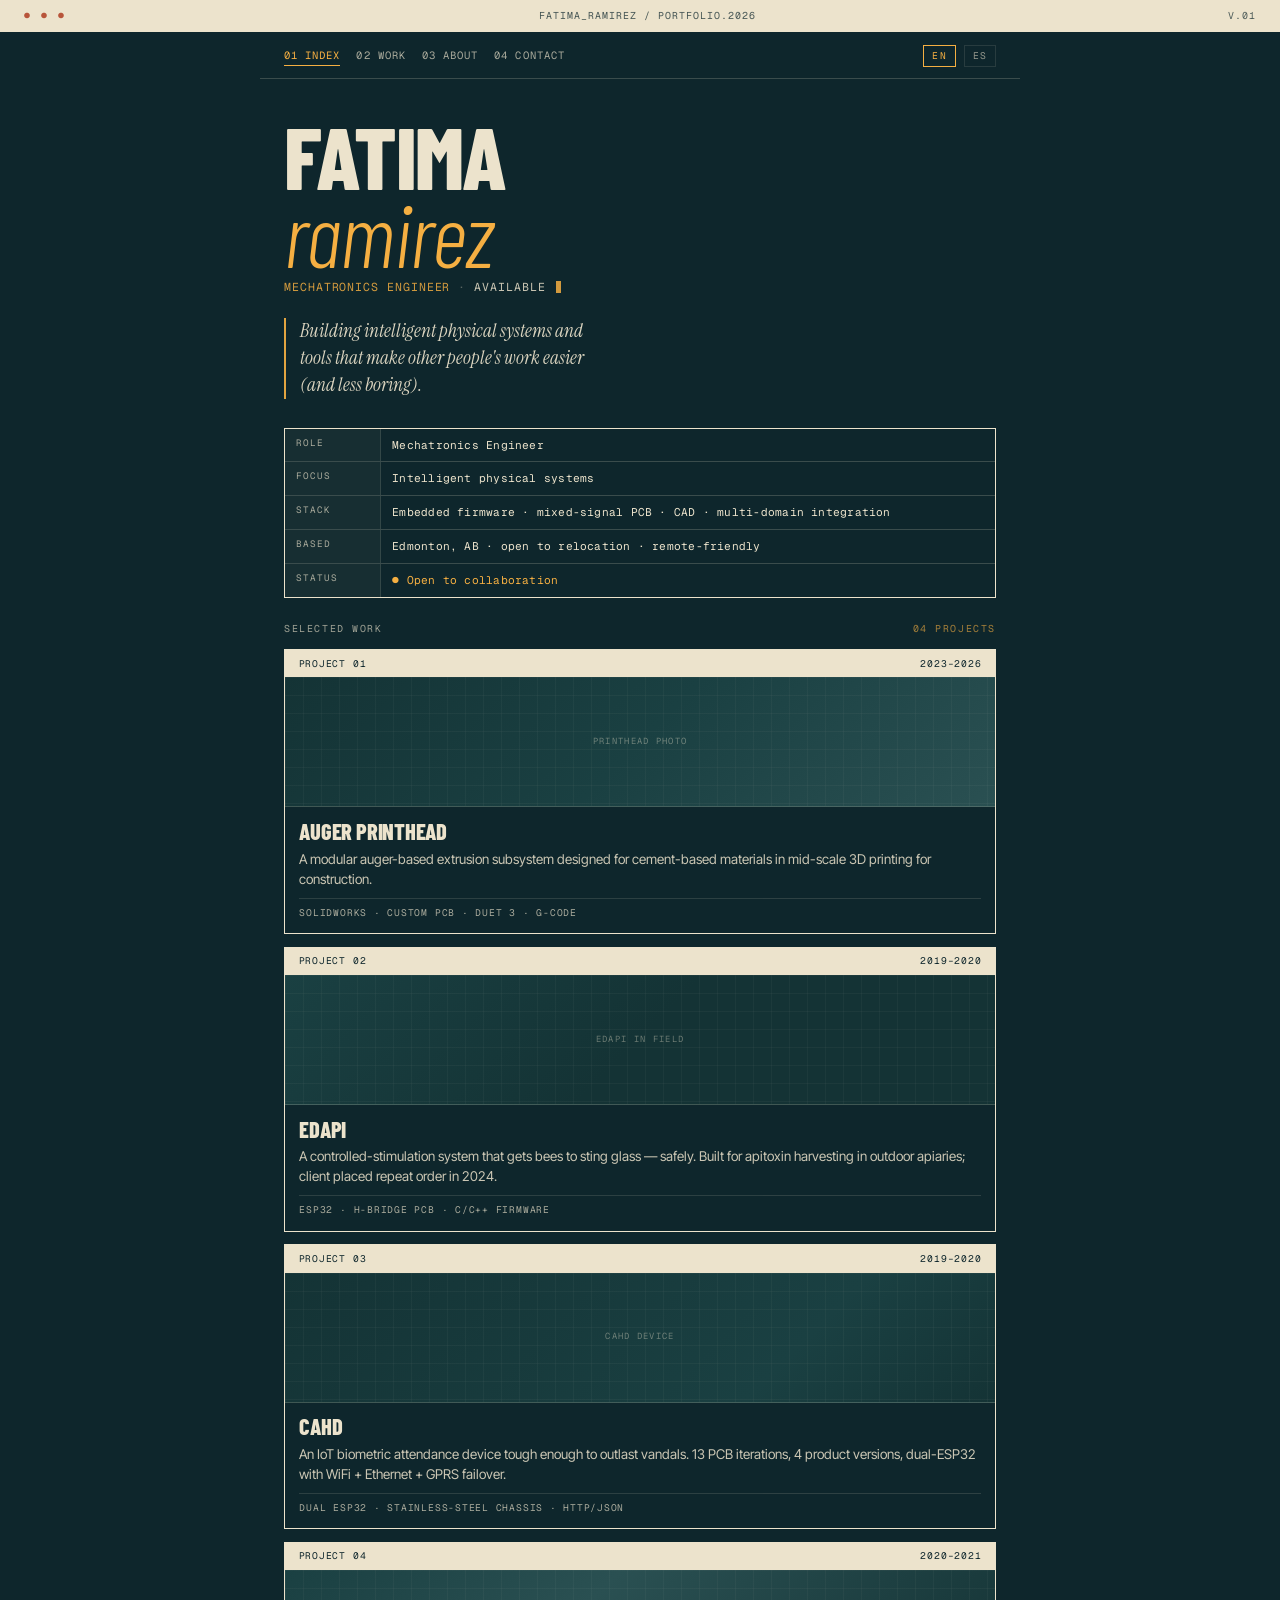
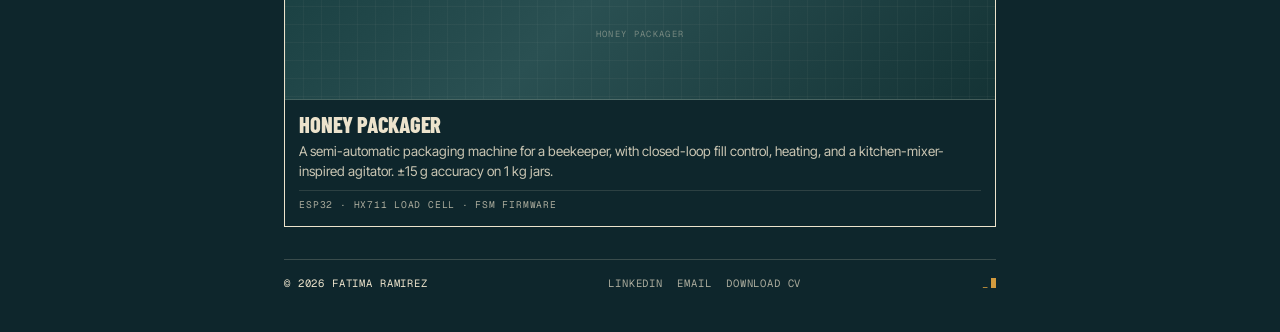
==== index.html @ 8dac1a28 "Initial commit: home + auger case study, bilingual" ====
<!DOCTYPE html>
<html lang="en">
<head>
<meta charset="UTF-8">
<meta name="viewport" content="width=device-width, initial-scale=1.0">
<title>Fatima Ramirez — Mechatronics Engineer</title>
<meta name="description" content="Portfolio of Fatima Mariana Ramirez Rodriguez — Mechatronics engineer building intelligent physical systems.">

<!-- Fonts -->
<link rel="preconnect" href="https://fonts.googleapis.com">
<link rel="preconnect" href="https://fonts.gstatic.com" crossorigin>
<link href="https://fonts.googleapis.com/css2?family=Barlow+Condensed:ital,wght@0,300;0,800;1,300;1,800&family=Inter+Tight:wght@300;400;500;600&family=Instrument+Serif:ital@0;1&display=swap" rel="stylesheet">
<link href="https://fonts.googleapis.com/css2?family=Geist+Mono:wght@400;500;600&display=swap" rel="stylesheet">

<!-- Styles -->
<link rel="stylesheet" href="css/base.css">
<link rel="stylesheet" href="css/home.css">
</head>

<body class="theme-dark" data-i18n-title="meta.title_home">

<!-- Header strip (terminal-style) -->
<div class="header-strip">
  <span class="dots">● ● ●</span>
  <span class="center" data-i18n="header_strip.center">fatima_ramirez / portfolio.2026</span>
  <span class="right" data-i18n="header_strip.right">v.01</span>
</div>

<!-- Navigation -->
<nav class="nav" aria-label="Primary">
  <ul>
    <li><a href="index.html" class="current" data-i18n="nav.index">01 Index</a></li>
    <li><a href="#work" data-i18n="nav.work">02 Work</a></li>
    <li><a href="#about" data-i18n="nav.about">03 About</a></li>
    <li><a href="#contact" data-i18n="nav.contact">04 Contact</a></li>
    <li class="lang-toggle" aria-label="Language toggle">
      <button data-lang-btn="en" class="active" aria-pressed="true">EN</button>
      <button data-lang-btn="es" aria-pressed="false">ES</button>
    </li>
  </ul>
</nav>

<main>
  <!-- HERO -->
  <section class="home-hero">
    <h1 class="display display-name">
      <span data-i18n="home.name_first">Fatima</span><br>
      <em data-i18n="home.name_last">Ramirez</em>
    </h1>

    <div class="role-line">
      <span class="role" data-i18n="home.role">Mechatronics Engineer</span>
      <span class="sep">·</span>
      <span data-i18n="home.available">Available</span><span class="cursor" aria-hidden="true"></span>
    </div>

    <p class="tagline" data-i18n="home.tagline">
      Building intelligent physical systems and tools that make other people's work easier (and less boring).
    </p>

    <!-- SPEC SHEET -->
    <div class="spec-sheet" aria-label="Profile spec">
      <div class="spec-row">
        <span class="k" data-i18n="home.spec_label_role">role</span>
        <span class="v" data-i18n="home.spec_role">Mechatronics Engineer</span>
      </div>
      <div class="spec-row">
        <span class="k" data-i18n="home.spec_label_focus">focus</span>
        <span class="v" data-i18n="home.spec_focus">Intelligent physical systems</span>
      </div>
      <div class="spec-row">
        <span class="k" data-i18n="home.spec_label_stack">stack</span>
        <span class="v" data-i18n="home.spec_stack">Embedded firmware · mixed-signal PCB · CAD · multi-domain integration</span>
      </div>
      <div class="spec-row">
        <span class="k" data-i18n="home.spec_label_based">based</span>
        <span class="v" data-i18n="home.spec_based">Edmonton, AB · open to relocation · remote-friendly</span>
      </div>
      <div class="spec-row">
        <span class="k" data-i18n="home.spec_label_status">status</span>
        <span class="v accent" data-i18n="home.spec_status">● Open to collaboration</span>
      </div>
    </div>
  </section>

  <!-- SELECTED WORK -->
  <section id="work">
    <div class="section-label">
      <span data-i18n="home.section_work">Selected work</span>
      <span class="count" data-i18n="home.section_work_count">04 projects</span>
    </div>

    <div class="project-cards">

      <!-- Project 01 — Auger -->
      <a class="project-card" href="auger.html">
        <div class="pc-header">
          <span data-i18n="home.p1_tag">Project 01</span>
          <span data-i18n="home.p1_year">2023–2026</span>
        </div>
        <div class="pc-thumb thumb-1">
          <span class="placeholder" data-i18n="home.p1_thumb_placeholder">Printhead photo</span>
        </div>
        <div class="pc-body">
          <h4 data-i18n="home.p1_title">Auger printhead</h4>
          <p class="pc-desc" data-i18n="home.p1_desc">
            A modular auger-based extrusion subsystem designed for cement-based materials in mid-scale 3D printing for construction.
          </p>
          <div class="pc-stack" data-i18n="home.p1_stack">SolidWorks · custom PCB · Duet 3 · G-code</div>
        </div>
      </a>

      <!-- Project 02 — EDAPI -->
      <a class="project-card" href="#" aria-disabled="true">
        <div class="pc-header">
          <span data-i18n="home.p2_tag">Project 02</span>
          <span data-i18n="home.p2_year">2019–2020</span>
        </div>
        <div class="pc-thumb thumb-2">
          <span class="placeholder" data-i18n="home.p2_thumb_placeholder">EDAPI in field</span>
        </div>
        <div class="pc-body">
          <h4 data-i18n="home.p2_title">EDAPI</h4>
          <p class="pc-desc" data-i18n="home.p2_desc">
            A controlled-stimulation system that gets bees to sting glass — safely.
          </p>
          <div class="pc-stack" data-i18n="home.p2_stack">ESP32 · H-bridge PCB · C/C++ firmware</div>
        </div>
      </a>

      <!-- Project 03 — CAHD -->
      <a class="project-card" href="#" aria-disabled="true">
        <div class="pc-header">
          <span data-i18n="home.p3_tag">Project 03</span>
          <span data-i18n="home.p3_year">2019–2020</span>
        </div>
        <div class="pc-thumb thumb-3">
          <span class="placeholder" data-i18n="home.p3_thumb_placeholder">CAHD device</span>
        </div>
        <div class="pc-body">
          <h4 data-i18n="home.p3_title">CAHD</h4>
          <p class="pc-desc" data-i18n="home.p3_desc">
            An IoT biometric attendance device tough enough to outlast vandals.
          </p>
          <div class="pc-stack" data-i18n="home.p3_stack">Dual ESP32 · stainless-steel chassis · HTTP/JSON</div>
        </div>
      </a>

      <!-- Project 04 — Honey packager -->
      <a class="project-card" href="#" aria-disabled="true">
        <div class="pc-header">
          <span data-i18n="home.p4_tag">Project 04</span>
          <span data-i18n="home.p4_year">2020–2021</span>
        </div>
        <div class="pc-thumb thumb-4">
          <span class="placeholder" data-i18n="home.p4_thumb_placeholder">Honey packager</span>
        </div>
        <div class="pc-body">
          <h4 data-i18n="home.p4_title">Honey packager</h4>
          <p class="pc-desc" data-i18n="home.p4_desc">
            A semi-automatic packaging machine for a beekeeper, with closed-loop fill control.
          </p>
          <div class="pc-stack" data-i18n="home.p4_stack">ESP32 · HX711 load cell · FSM firmware</div>
        </div>
      </a>

    </div>
  </section>

  <!-- FOOTER -->
  <footer class="home-footer" id="contact">
    <span class="footer-left" data-i18n="home.footer_left">© 2026 Fatima Ramirez</span>
    <span class="links">
      <a href="https://linkedin.com/in/fatimamarianar" target="_blank" rel="noopener" data-i18n="home.footer_links_linkedin">LinkedIn</a>
      <a href="mailto:fatimamarianar@gmail.com" data-i18n="home.footer_links_email">Email</a>
      <a href="assets/FMRR_CV_2026.pdf" target="_blank" rel="noopener" data-i18n="home.footer_links_cv">Download CV</a>
    </span>
    <span class="signature-cursor" aria-hidden="true">_<span class="cursor"></span></span>
  </footer>
</main>

<!-- i18n script -->
<script src="js/i18n.js"></script>

</body>
</html>
---- css/base.css ----
/* =============================================================
   PORTFOLIO · Fatima Mariana Ramirez Rodriguez
   Shared base styles + design tokens
============================================================= */

/* ===== Design tokens ===== */
:root {
  /* DARK PALETTE (for Home, About) */
  --dark-bg: #0e262c;
  --dark-bg-elevated: #143335;
  --dark-bg-card: #1a4042;
  --dark-text: #ece3cc;
  --dark-text-dim: rgba(236, 227, 204, 0.7);
  --dark-line: rgba(236, 227, 204, 0.2);
  --dark-mustard: #f5af42;
  --dark-teal-mid: #5a8281;
  --dark-red: #b8553a;

  /* LIGHT PALETTE (for project pages) */
  --light-bg: #ece3cc;
  --light-bg-soft: #f2ebd8;
  --light-bg-card: #e6dcbf;
  --light-text: #0e262c;
  --light-text-dim: rgba(14, 38, 44, 0.7);
  --light-line: rgba(14, 38, 44, 0.2);
  --light-mustard: #e09420;
  --light-mustard-bright: #f5af42;
  --light-teal-mid: #5a8281;
  --light-red: #b8553a;

  /* Typography */
  --font-display: 'Barlow Condensed', sans-serif;
  --font-body: 'Inter Tight', system-ui, sans-serif;
  --font-mono: 'Geist Mono', 'JetBrains Mono', monospace;
  --font-serif: 'Instrument Serif', serif;

  /* Spacing */
  --space-xs: 0.4rem;
  --space-sm: 0.8rem;
  --space-md: 1.4rem;
  --space-lg: 2.2rem;
  --space-xl: 3.5rem;

  /* Containers */
  --max-content: 760px;
}

/* ===== Reset ===== */
*, *::before, *::after {
  box-sizing: border-box;
  margin: 0;
  padding: 0;
}

html {
  scroll-behavior: smooth;
  -webkit-font-smoothing: antialiased;
  text-rendering: optimizeLegibility;
}

body {
  font-family: var(--font-body);
  line-height: 1.5;
  min-height: 100vh;
}

/* ===== Page-level themes ===== */
body.theme-dark {
  background: var(--dark-bg);
  color: var(--dark-text);
}

body.theme-light {
  background: var(--light-bg);
  color: var(--light-text);
}

/* ===== Display & typography utilities ===== */
.display {
  font-family: var(--font-display);
  font-weight: 800;
  text-transform: uppercase;
  letter-spacing: -0.02em;
  line-height: 0.88;
}

.display em {
  font-family: var(--font-display);
  font-style: italic;
  font-weight: 300;
  text-transform: lowercase;
}

.theme-dark .display em { color: var(--dark-mustard); }
.theme-light .display em { color: var(--light-mustard); }

.serif {
  font-family: var(--font-serif);
  font-style: italic;
}

.mono {
  font-family: var(--font-mono);
}

/* ===== Header strip (terminal-style) ===== */
.header-strip {
  padding: 0.55rem 1.5rem;
  display: flex;
  justify-content: space-between;
  align-items: center;
  font-family: var(--font-mono);
  font-size: 0.62rem;
  letter-spacing: 0.1em;
  text-transform: uppercase;
}

.theme-dark .header-strip {
  background: var(--dark-text);
  color: var(--dark-bg);
}

.theme-light .header-strip {
  background: var(--light-text);
  color: var(--light-bg);
}

.header-strip .dots { letter-spacing: 0.25em; color: var(--dark-red); }
.theme-light .header-strip .dots { color: var(--light-red); }
.header-strip .center { opacity: 0.75; }
.header-strip .right { opacity: 0.7; }

/* ===== Navigation ===== */
.nav {
  padding: 0.8rem 1.5rem 0;
  max-width: var(--max-content);
  margin: 0 auto;
  border-bottom: 1px solid;
  margin-bottom: 1.4rem;
}

.theme-dark .nav { border-color: var(--dark-line); }
.theme-light .nav { border-color: var(--light-line); }

.nav ul {
  list-style: none;
  display: flex;
  flex-wrap: wrap;
  gap: 1rem;
  font-family: var(--font-mono);
  font-size: 0.66rem;
  text-transform: uppercase;
  letter-spacing: 0.1em;
  padding-bottom: 0.7rem;
  align-items: center;
}

.nav a {
  text-decoration: none;
  opacity: 0.7;
  transition: opacity 0.2s, color 0.2s;
}

.theme-dark .nav a { color: var(--dark-text); }
.theme-light .nav a { color: var(--light-text); }

.nav a:hover {
  opacity: 1;
}

.theme-dark .nav a:hover { color: var(--dark-mustard); }
.theme-light .nav a:hover { color: var(--light-mustard); }

.nav a.current {
  opacity: 1;
  border-bottom: 1px solid;
  padding-bottom: 0.2rem;
}

.theme-dark .nav a.current {
  color: var(--dark-mustard);
  border-bottom-color: var(--dark-mustard);
}

.theme-light .nav a.current {
  color: var(--light-mustard);
  border-bottom-color: var(--light-mustard);
}

.nav .lang-toggle {
  margin-left: auto;
  display: flex;
  gap: 0.5rem;
  align-items: center;
}

.nav .lang-toggle button {
  background: none;
  border: 1px solid;
  font-family: var(--font-mono);
  font-size: 0.6rem;
  letter-spacing: 0.12em;
  text-transform: uppercase;
  padding: 0.2rem 0.5rem;
  cursor: pointer;
  opacity: 0.6;
  transition: opacity 0.2s, color 0.2s, border-color 0.2s;
}

.theme-dark .nav .lang-toggle button {
  color: var(--dark-text);
  border-color: var(--dark-line);
}

.theme-light .nav .lang-toggle button {
  color: var(--light-text);
  border-color: var(--light-line);
}

.nav .lang-toggle button:hover { opacity: 1; }

.nav .lang-toggle button.active {
  opacity: 1;
}

.theme-dark .nav .lang-toggle button.active {
  color: var(--dark-mustard);
  border-color: var(--dark-mustard);
}

.theme-light .nav .lang-toggle button.active {
  color: var(--light-mustard);
  border-color: var(--light-mustard);
}

/* ===== Cursor blink (signature element) ===== */
.cursor {
  display: inline-block;
  width: 0.5em;
  height: 1em;
  vertical-align: -0.15em;
  margin-left: 2px;
  animation: blink 1.1s steps(2) infinite;
}

.theme-dark .cursor { background: var(--dark-mustard); }
.theme-light .cursor { background: var(--light-mustard); }

@keyframes blink {
  50% { opacity: 0; }
}

/* ===== Main container ===== */
main {
  padding: 0 1.5rem 2.5rem;
  max-width: var(--max-content);
  margin: 0 auto;
}

/* ===== Section labels ===== */
.section-label {
  font-family: var(--font-mono);
  font-size: 0.62rem;
  letter-spacing: 0.16em;
  text-transform: uppercase;
  opacity: 0.65;
  margin: 1.5rem 0 0.8rem;
  display: flex;
  justify-content: space-between;
  align-items: baseline;
}

.section-label .count {
  opacity: 1;
}

.theme-dark .section-label .count { color: var(--dark-mustard); }
.theme-light .section-label .count { color: var(--light-mustard); }

/* ===== Page transitions (smooth language switch) ===== */
[data-i18n] {
  transition: opacity 0.15s;
}

body.lang-switching [data-i18n] {
  opacity: 0;
}

/* ===== Responsive ===== */
@media (max-width: 480px) {
  .nav ul { gap: 0.7rem; font-size: 0.6rem; }
  main { padding: 0 1.1rem 2rem; }
}

/* ===== Print friendliness ===== */
@media print {
  .nav, .header-strip { display: none; }
  body { background: white; color: black; }
}
---- css/home.css ----
/* =============================================================
   HOME PAGE — dark theme
============================================================= */

.home-hero {
  padding-top: 1rem;
}

.home-hero .display-name {
  font-size: clamp(3.5rem, 16vw, 5.5rem);
  margin-bottom: 0.4rem;
}

.home-hero .role-line {
  display: flex;
  align-items: center;
  font-family: var(--font-mono);
  font-size: 0.72rem;
  letter-spacing: 0.08em;
  text-transform: uppercase;
  margin: 0.4rem 0 1.4rem;
  opacity: 0.85;
  flex-wrap: wrap;
  gap: 0.5rem;
}

.home-hero .role-line .role { color: var(--dark-mustard); }
.home-hero .role-line .sep { opacity: 0.4; }

.home-hero .tagline {
  font-family: var(--font-serif);
  font-style: italic;
  font-size: 1.2rem;
  line-height: 1.4;
  opacity: 0.92;
  max-width: 36ch;
  margin: 0 0 1.8rem;
  border-left: 2px solid var(--dark-mustard);
  padding-left: 0.9rem;
}

/* ===== Spec sheet ===== */
.spec-sheet {
  display: grid;
  grid-template-columns: 1fr;
  border: 1px solid var(--dark-text);
  margin: 1.4rem 0 0;
}

.spec-row {
  display: grid;
  grid-template-columns: 6rem 1fr;
  border-bottom: 1px solid var(--dark-line);
  font-family: var(--font-mono);
  font-size: 0.7rem;
  letter-spacing: 0.02em;
}

.spec-row:last-child { border-bottom: none; }

.spec-row .k {
  background: rgba(236, 227, 204, 0.06);
  padding: 0.5rem 0.7rem;
  text-transform: uppercase;
  letter-spacing: 0.1em;
  font-size: 0.58rem;
  opacity: 0.7;
  border-right: 1px solid var(--dark-line);
}

.spec-row .v {
  padding: 0.5rem 0.7rem;
}

.spec-row .v.accent { color: var(--dark-mustard); }

/* ===== Project cards (Selected work) ===== */
.project-cards {
  display: grid;
  grid-template-columns: 1fr;
  gap: 0.8rem;
  margin-top: 0.6rem;
}

.project-card {
  border: 1px solid var(--dark-text);
  text-decoration: none;
  color: var(--dark-text);
  transition: transform 0.2s, box-shadow 0.2s;
  display: block;
  background: var(--dark-bg);
}

.project-card:hover {
  transform: translate(-3px, -3px);
  box-shadow: 6px 6px 0 var(--dark-mustard);
}

.project-card:nth-child(2):hover {
  box-shadow: 6px 6px 0 var(--dark-teal-mid);
}

.project-card:nth-child(3):hover {
  box-shadow: 6px 6px 0 var(--dark-red);
}

.project-card:nth-child(4):hover {
  box-shadow: 6px 6px 0 var(--dark-mustard);
}

.pc-header {
  background: var(--dark-text);
  color: var(--dark-bg);
  padding: 0.4rem 0.85rem;
  display: flex;
  justify-content: space-between;
  font-family: var(--font-mono);
  font-size: 0.6rem;
  letter-spacing: 0.08em;
  text-transform: uppercase;
}

/* Project thumbnail with grid pattern placeholder */
.pc-thumb {
  height: 130px;
  position: relative;
  overflow: hidden;
  display: flex;
  align-items: center;
  justify-content: center;
  border-bottom: 1px solid var(--dark-line);
}

.pc-thumb.thumb-1 { background: linear-gradient(135deg, #143335 0%, #1a4042 50%, #2a5052 100%); }
.pc-thumb.thumb-2 { background: linear-gradient(135deg, #1a4042 0%, #143335 50%, #143335 100%); }
.pc-thumb.thumb-3 { background: linear-gradient(135deg, #143335 0%, #1a4042 70%, #143335 100%); }
.pc-thumb.thumb-4 { background: linear-gradient(135deg, #1a4042 0%, #2a5052 40%, #143335 100%); }

.pc-thumb::after {
  content: '';
  position: absolute;
  inset: 0;
  background-image:
    linear-gradient(rgba(236, 227, 204, 0.04) 1px, transparent 1px),
    linear-gradient(90deg, rgba(236, 227, 204, 0.04) 1px, transparent 1px);
  background-size: 18px 18px;
  pointer-events: none;
}

.pc-thumb .placeholder {
  font-family: var(--font-mono);
  font-size: 0.55rem;
  letter-spacing: 0.15em;
  text-transform: uppercase;
  opacity: 0.4;
  z-index: 1;
}

/* Project image styling (when real images are added) */
.pc-thumb img {
  width: 100%;
  height: 100%;
  object-fit: cover;
  position: absolute;
  inset: 0;
}

.pc-body {
  padding: 0.8rem 0.9rem;
}

.pc-body h4 {
  font-family: var(--font-display);
  font-weight: 800;
  text-transform: uppercase;
  font-size: 1.4rem;
  letter-spacing: -0.01em;
  margin-bottom: 0.3rem;
  line-height: 1.05;
}

.pc-body .pc-desc {
  font-size: 0.84rem;
  line-height: 1.5;
  opacity: 0.85;
  margin-bottom: 0.55rem;
}

.pc-body .pc-stack {
  font-family: var(--font-mono);
  font-size: 0.6rem;
  text-transform: uppercase;
  letter-spacing: 0.08em;
  opacity: 0.7;
  padding-top: 0.45rem;
  border-top: 1px solid var(--dark-line);
}

/* ===== Footer ===== */
.home-footer {
  margin-top: 2rem;
  padding-top: 1rem;
  border-top: 1px solid var(--dark-line);
  display: flex;
  justify-content: space-between;
  align-items: center;
  font-family: var(--font-mono);
  font-size: 0.66rem;
  letter-spacing: 0.08em;
  text-transform: uppercase;
}

.home-footer .links {
  display: flex;
  gap: 0.9rem;
  flex-wrap: wrap;
}

.home-footer .links a {
  color: var(--dark-text);
  text-decoration: none;
  opacity: 0.7;
  transition: color 0.2s, opacity 0.2s;
}

.home-footer .links a:hover {
  color: var(--dark-mustard);
  opacity: 1;
}

.home-footer .signature-cursor {
  color: var(--dark-mustard);
  opacity: 0.85;
}

@media (max-width: 480px) {
  .home-footer {
    flex-direction: column;
    align-items: flex-start;
    gap: 0.8rem;
  }
}
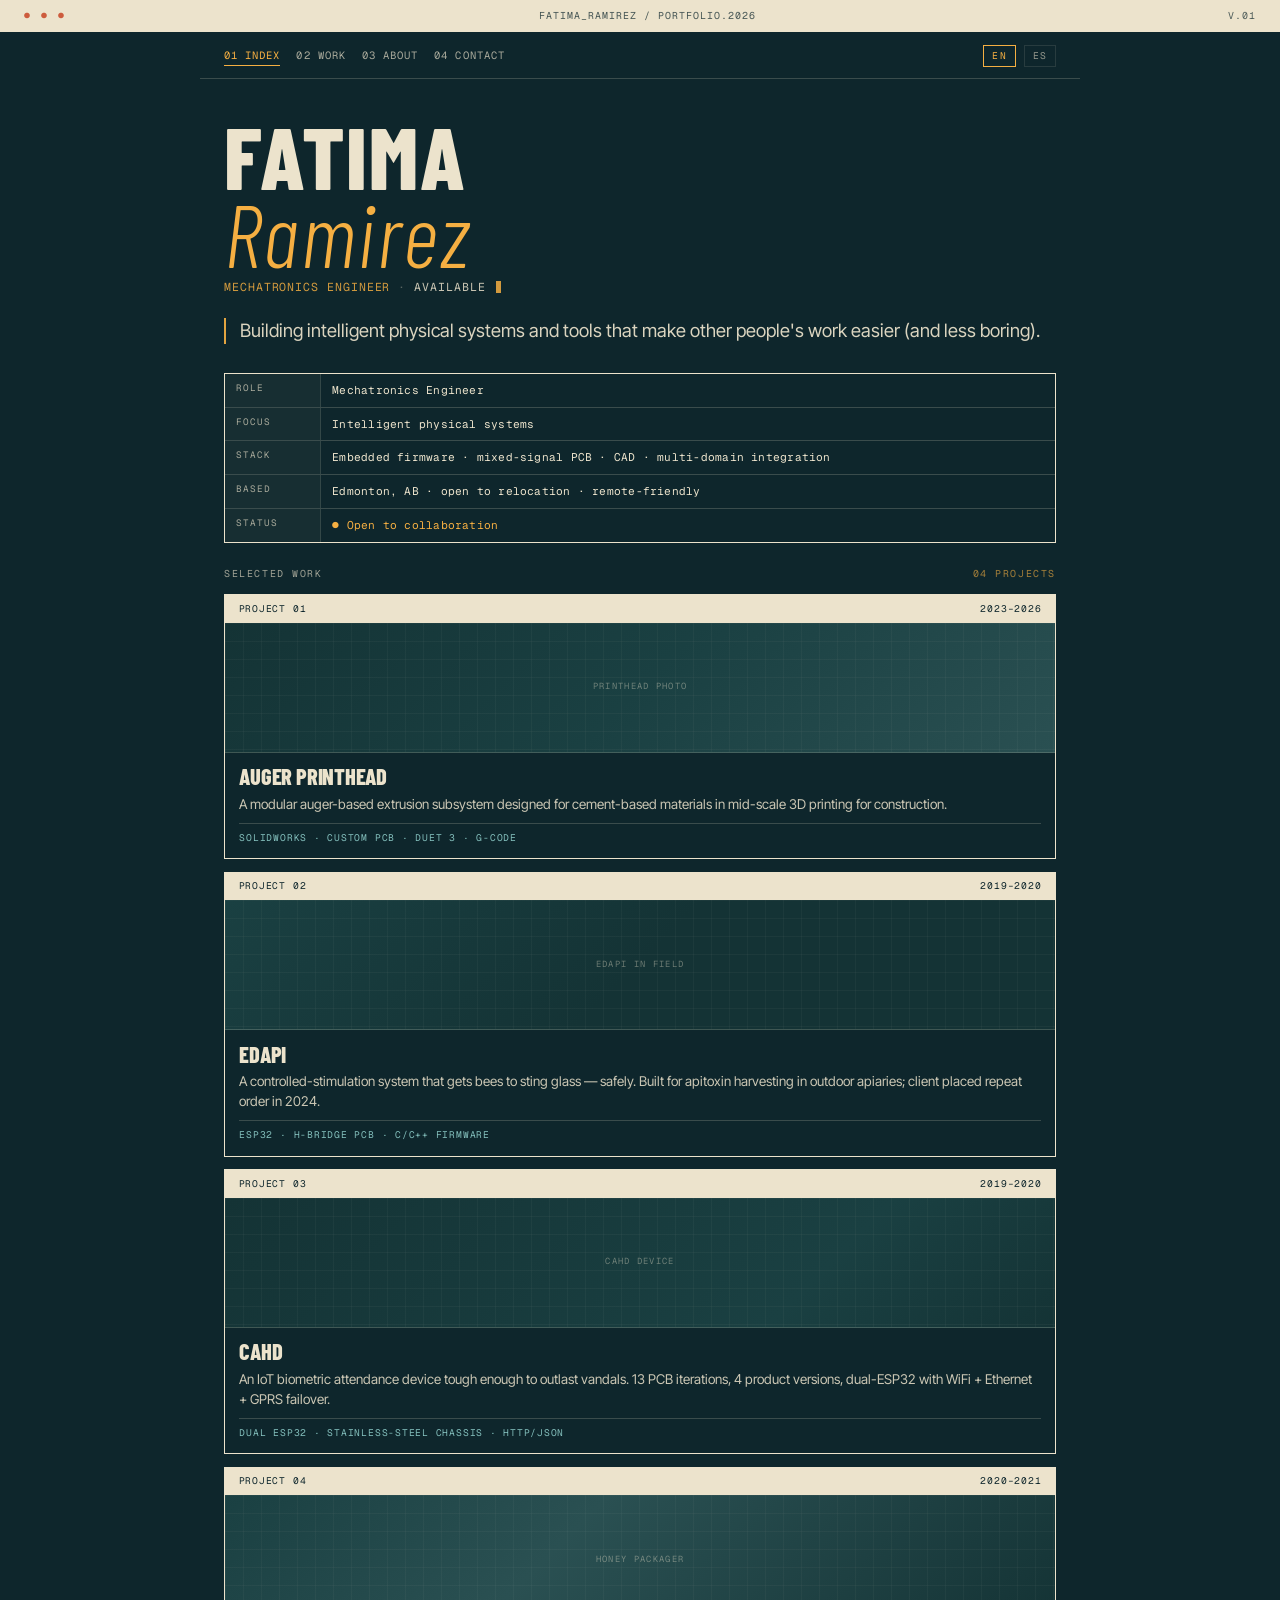
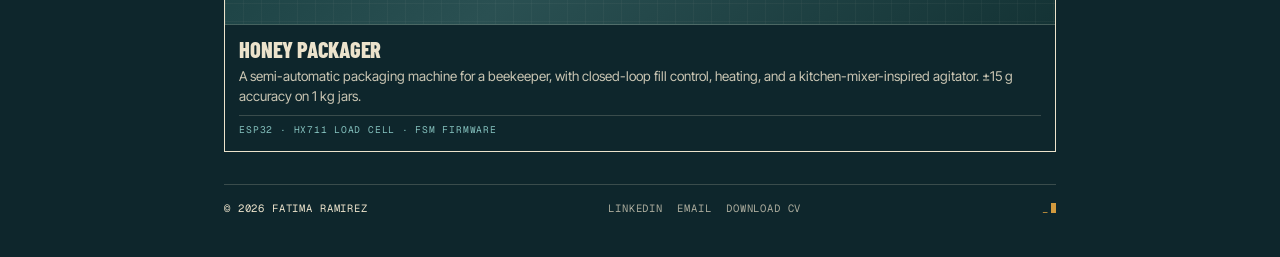
==== commit ad1fb1b4: "Refine design: color system, spacing, remove serif font, widen container" ====
--- a/index.html
+++ b/index.html
@@ -9,7 +9,7 @@
 <!-- Fonts -->
 <link rel="preconnect" href="https://fonts.googleapis.com">
 <link rel="preconnect" href="https://fonts.gstatic.com" crossorigin>
-<link href="https://fonts.googleapis.com/css2?family=Barlow+Condensed:ital,wght@0,300;0,800;1,300;1,800&family=Inter+Tight:wght@300;400;500;600&family=Instrument+Serif:ital@0;1&display=swap" rel="stylesheet">
+<link href="https://fonts.googleapis.com/css2?family=Barlow+Condensed:ital,wght@0,300;0,800;1,300;1,800&family=Inter+Tight:wght@300;400;500;600&display=swap" rel="stylesheet">
 <link href="https://fonts.googleapis.com/css2?family=Geist+Mono:wght@400;500;600&display=swap" rel="stylesheet">
 
 <!-- Styles -->
--- a/css/base.css
+++ b/css/base.css
@@ -13,8 +13,8 @@
   --dark-text-dim: rgba(236, 227, 204, 0.7);
   --dark-line: rgba(236, 227, 204, 0.2);
   --dark-mustard: #f5af42;
-  --dark-teal-mid: #5a8281;
-  --dark-red: #b8553a;
+  --dark-teal-mid: #83bfbc;
+  --dark-red: #cd5c3d;
 
   /* LIGHT PALETTE (for project pages) */
   --light-bg: #ece3cc;
@@ -23,16 +23,15 @@
   --light-text: #0e262c;
   --light-text-dim: rgba(14, 38, 44, 0.7);
   --light-line: rgba(14, 38, 44, 0.2);
-  --light-mustard: #e09420;
+  --light-mustard: #d68d1e;
   --light-mustard-bright: #f5af42;
-  --light-teal-mid: #5a8281;
+  --light-teal-mid: #297470;
   --light-red: #b8553a;
 
   /* Typography */
   --font-display: 'Barlow Condensed', sans-serif;
   --font-body: 'Inter Tight', system-ui, sans-serif;
   --font-mono: 'Geist Mono', 'JetBrains Mono', monospace;
-  --font-serif: 'Instrument Serif', serif;
 
   /* Spacing */
   --space-xs: 0.4rem;
@@ -42,7 +41,7 @@
   --space-xl: 3.5rem;
 
   /* Containers */
-  --max-content: 760px;
+  --max-content: 880px;
 }
 
 /* ===== Reset ===== */
@@ -80,7 +79,7 @@
   font-family: var(--font-display);
   font-weight: 800;
   text-transform: uppercase;
-  letter-spacing: -0.02em;
+  letter-spacing: 0.02em;
   line-height: 0.88;
 }
 
@@ -88,15 +87,14 @@
   font-family: var(--font-display);
   font-style: italic;
   font-weight: 300;
-  text-transform: lowercase;
+  text-transform: capitalize;
 }
 
 .theme-dark .display em { color: var(--dark-mustard); }
 .theme-light .display em { color: var(--light-mustard); }
 
 .serif {
-  font-family: var(--font-serif);
-  font-style: italic;
+  font-family: var(--font-body);
 }
 
 .mono {
--- a/css/home.css
+++ b/css/home.css
@@ -28,12 +28,10 @@
 .home-hero .role-line .sep { opacity: 0.4; }
 
 .home-hero .tagline {
-  font-family: var(--font-serif);
-  font-style: italic;
-  font-size: 1.2rem;
+  font-family: var(--font-body);
+  font-size: 1.15rem;
   line-height: 1.4;
   opacity: 0.92;
-  max-width: 36ch;
   margin: 0 0 1.8rem;
   border-left: 2px solid var(--dark-mustard);
   padding-left: 0.9rem;
@@ -191,9 +189,10 @@
   font-size: 0.6rem;
   text-transform: uppercase;
   letter-spacing: 0.08em;
-  opacity: 0.7;
+  color: var(--dark-teal-mid);
   padding-top: 0.45rem;
   border-top: 1px solid var(--dark-line);
+  
 }
 
 /* ===== Footer ===== */
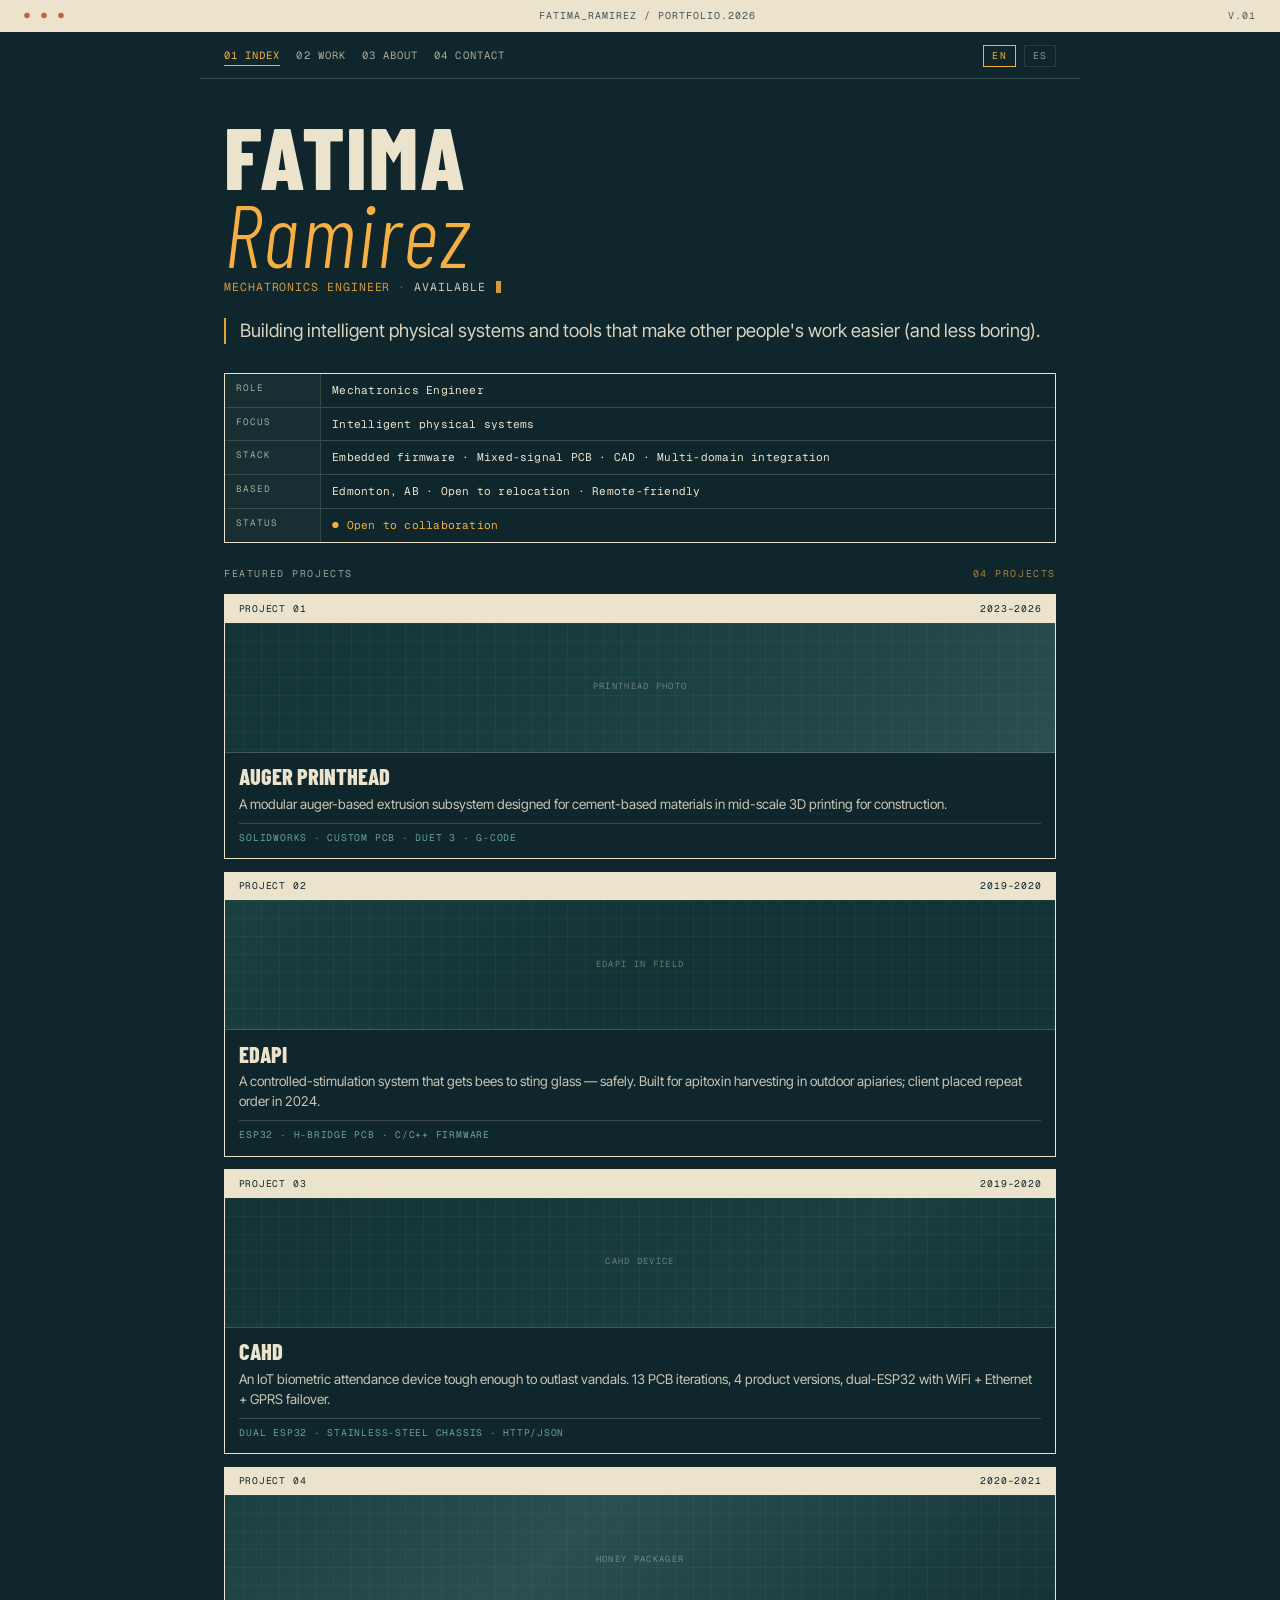
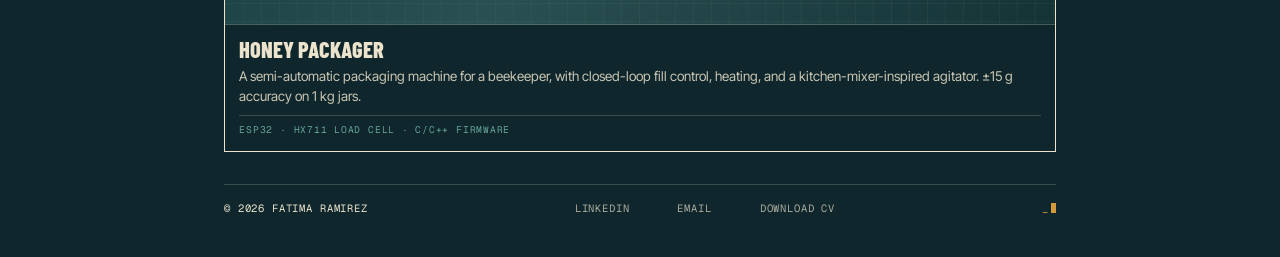
==== commit 61b5e287: "Add projectsÑ EDAPI, CAHD, Honey packer. Refine design, layout and navigation" ====
--- a/index.html
+++ b/index.html
@@ -31,7 +31,7 @@
   <ul>
     <li><a href="index.html" class="current" data-i18n="nav.index">01 Index</a></li>
     <li><a href="#work" data-i18n="nav.work">02 Work</a></li>
-    <li><a href="#about" data-i18n="nav.about">03 About</a></li>
+    <li><a href="about.html" data-i18n="nav.about">03 About</a></li>
     <li><a href="#contact" data-i18n="nav.contact">04 Contact</a></li>
     <li class="lang-toggle" aria-label="Language toggle">
       <button data-lang-btn="en" class="active" aria-pressed="true">EN</button>
@@ -111,7 +111,7 @@
       </a>
 
       <!-- Project 02 — EDAPI -->
-      <a class="project-card" href="#" aria-disabled="true">
+      <a class="project-card" href="edapi.html">
         <div class="pc-header">
           <span data-i18n="home.p2_tag">Project 02</span>
           <span data-i18n="home.p2_year">2019–2020</span>
@@ -129,7 +129,7 @@
       </a>
 
       <!-- Project 03 — CAHD -->
-      <a class="project-card" href="#" aria-disabled="true">
+      <a class="project-card" href="cahd.html">
         <div class="pc-header">
           <span data-i18n="home.p3_tag">Project 03</span>
           <span data-i18n="home.p3_year">2019–2020</span>
@@ -147,7 +147,7 @@
       </a>
 
       <!-- Project 04 — Honey packager -->
-      <a class="project-card" href="#" aria-disabled="true">
+      <a class="project-card" href="honey.html">
         <div class="pc-header">
           <span data-i18n="home.p4_tag">Project 04</span>
           <span data-i18n="home.p4_year">2020–2021</span>
--- a/css/base.css
+++ b/css/base.css
@@ -13,7 +13,7 @@
   --dark-text-dim: rgba(236, 227, 204, 0.7);
   --dark-line: rgba(236, 227, 204, 0.2);
   --dark-mustard: #f5af42;
-  --dark-teal-mid: #83bfbc;
+  --dark-teal-mid: #67a399;
   --dark-red: #cd5c3d;
 
   /* LIGHT PALETTE (for project pages) */
@@ -272,6 +272,43 @@
   opacity: 1;
 }
 
+/* ===== Footer ===== */
+.home-footer {
+  margin-top: 2rem;
+  padding-top: 1rem;
+  border-top: 1px solid var(--dark-line);
+  display: flex;
+  justify-content: space-between;
+  align-items: center;
+  font-family: var(--font-mono);
+  font-size: 0.66rem;
+  letter-spacing: 0.08em;
+  text-transform: uppercase;
+}
+
+.home-footer .links {
+  display: flex;
+  gap: 3.0rem;
+  flex-wrap: wrap;
+}
+
+.home-footer .links a {
+  color: var(--dark-text);
+  text-decoration: none;
+  opacity: 0.7;
+  transition: color 0.2s, opacity 0.2s;
+}
+
+.home-footer .links a:hover {
+  color: var(--dark-mustard);
+  opacity: 1;
+}
+
+.home-footer .signature-cursor {
+  color: var(--dark-mustard);
+  opacity: 0.85;
+}
+
 .theme-dark .section-label .count { color: var(--dark-mustard); }
 .theme-light .section-label .count { color: var(--light-mustard); }
 
@@ -295,3 +332,5 @@
   .nav, .header-strip { display: none; }
   body { background: white; color: black; }
 }
+
+
--- a/css/home.css
+++ b/css/home.css
@@ -91,15 +91,15 @@
 
 .project-card:hover {
   transform: translate(-3px, -3px);
+  box-shadow: 6px 6px 0 var(--dark-red);
+}
+
+.project-card:nth-child(2):hover {
   box-shadow: 6px 6px 0 var(--dark-mustard);
 }
 
-.project-card:nth-child(2):hover {
+.project-card:nth-child(3):hover {
   box-shadow: 6px 6px 0 var(--dark-teal-mid);
-}
-
-.project-card:nth-child(3):hover {
-  box-shadow: 6px 6px 0 var(--dark-red);
 }
 
 .project-card:nth-child(4):hover {
@@ -172,7 +172,6 @@
   font-weight: 800;
   text-transform: uppercase;
   font-size: 1.4rem;
-  letter-spacing: -0.01em;
   margin-bottom: 0.3rem;
   line-height: 1.05;
 }
@@ -193,43 +192,6 @@
   padding-top: 0.45rem;
   border-top: 1px solid var(--dark-line);
   
-}
-
-/* ===== Footer ===== */
-.home-footer {
-  margin-top: 2rem;
-  padding-top: 1rem;
-  border-top: 1px solid var(--dark-line);
-  display: flex;
-  justify-content: space-between;
-  align-items: center;
-  font-family: var(--font-mono);
-  font-size: 0.66rem;
-  letter-spacing: 0.08em;
-  text-transform: uppercase;
-}
-
-.home-footer .links {
-  display: flex;
-  gap: 0.9rem;
-  flex-wrap: wrap;
-}
-
-.home-footer .links a {
-  color: var(--dark-text);
-  text-decoration: none;
-  opacity: 0.7;
-  transition: color 0.2s, opacity 0.2s;
-}
-
-.home-footer .links a:hover {
-  color: var(--dark-mustard);
-  opacity: 1;
-}
-
-.home-footer .signature-cursor {
-  color: var(--dark-mustard);
-  opacity: 0.85;
 }
 
 @media (max-width: 480px) {
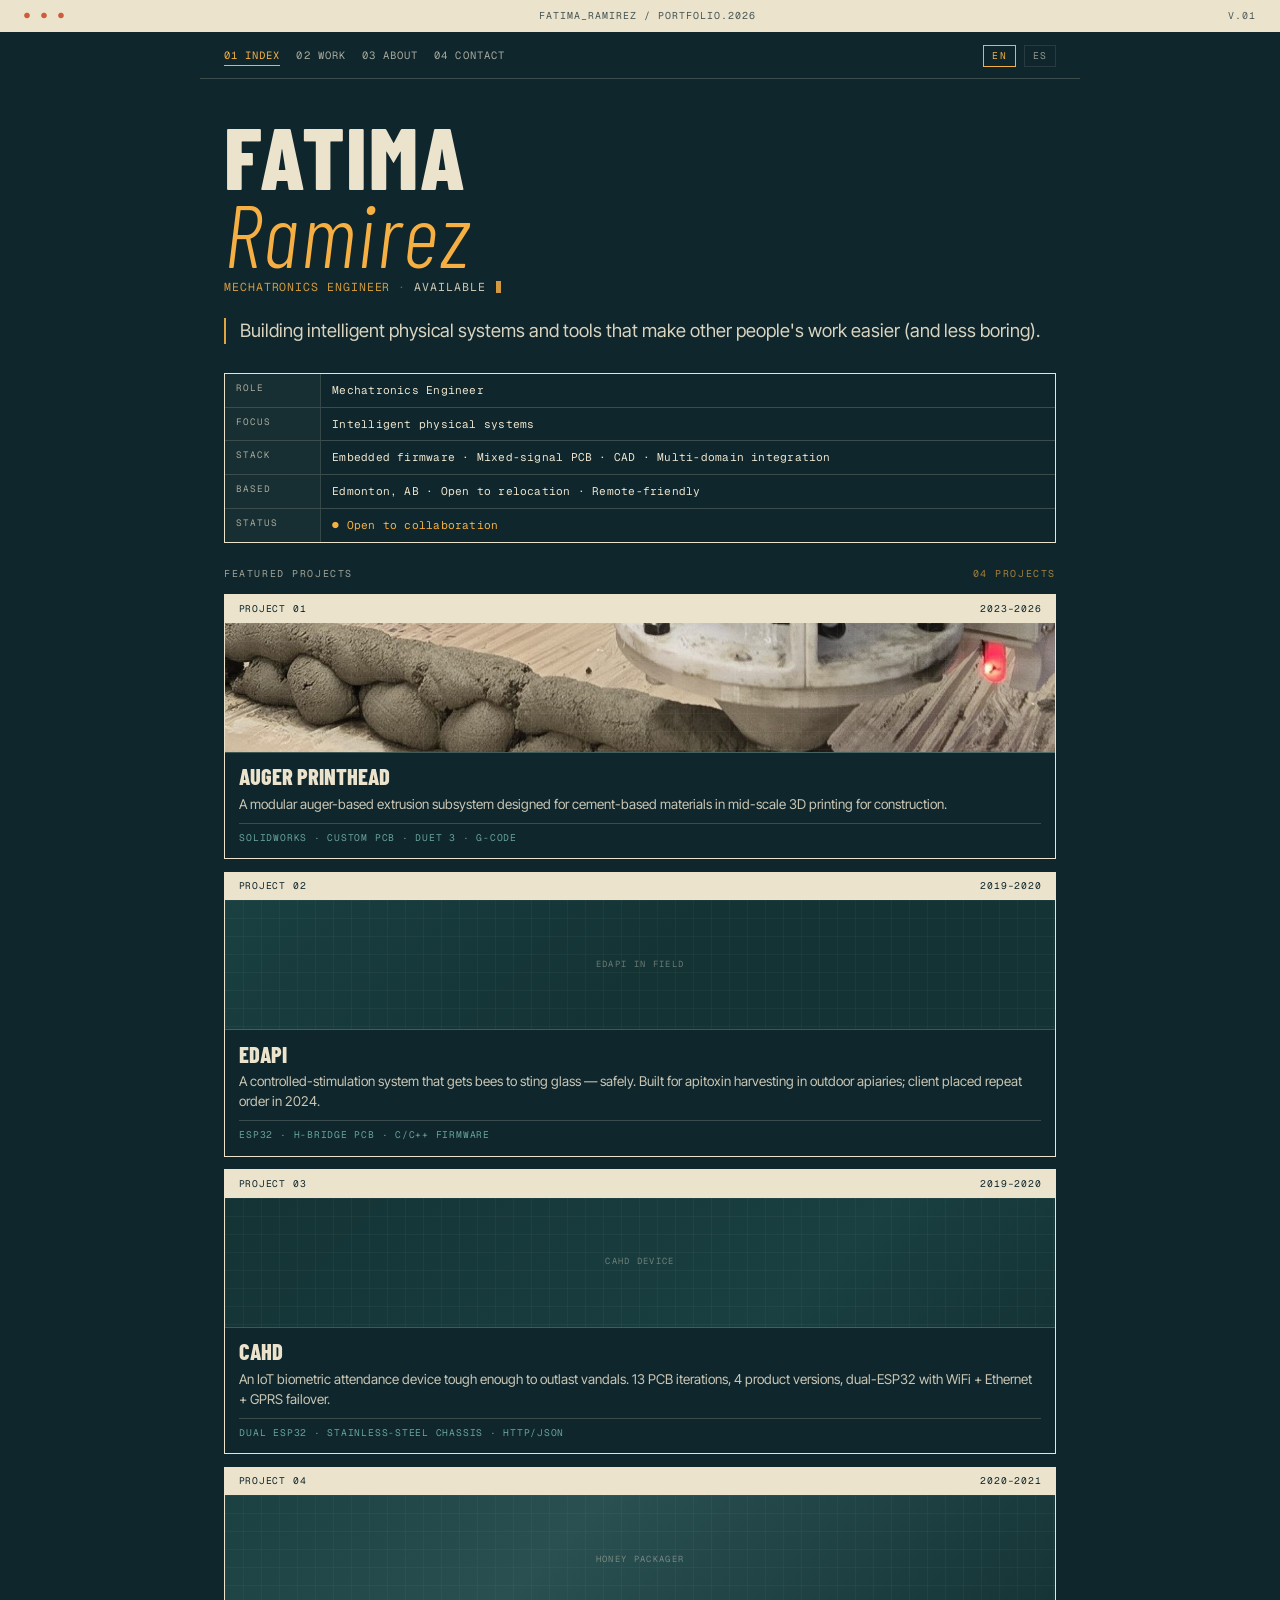
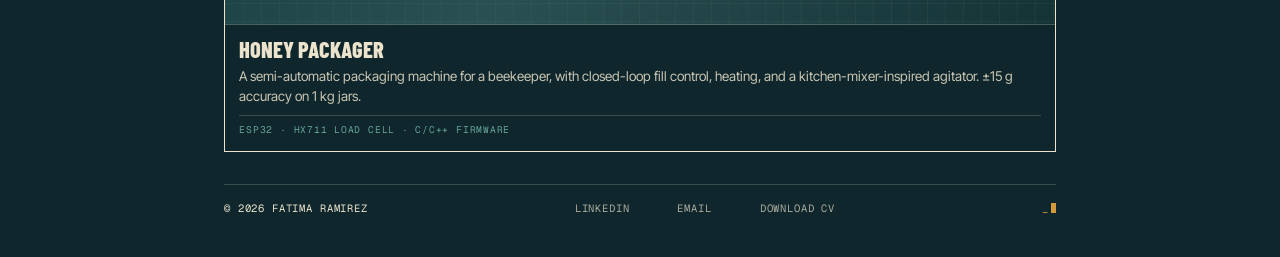
==== commit 9131e35e: "Adding media files to auger.html" ====
--- a/index.html
+++ b/index.html
@@ -99,7 +99,8 @@
           <span data-i18n="home.p1_year">2023–2026</span>
         </div>
         <div class="pc-thumb thumb-1">
-          <span class="placeholder" data-i18n="home.p1_thumb_placeholder">Printhead photo</span>
+          <!-- <span class="placeholder" data-i18n="home.p1_thumb_placeholder">Printhead photo</span> -->
+          <img src="assets/media/auger_home.jpg" alt="Close up image of extruder printing">
         </div>
         <div class="pc-body">
           <h4 data-i18n="home.p1_title">Auger printhead</h4>
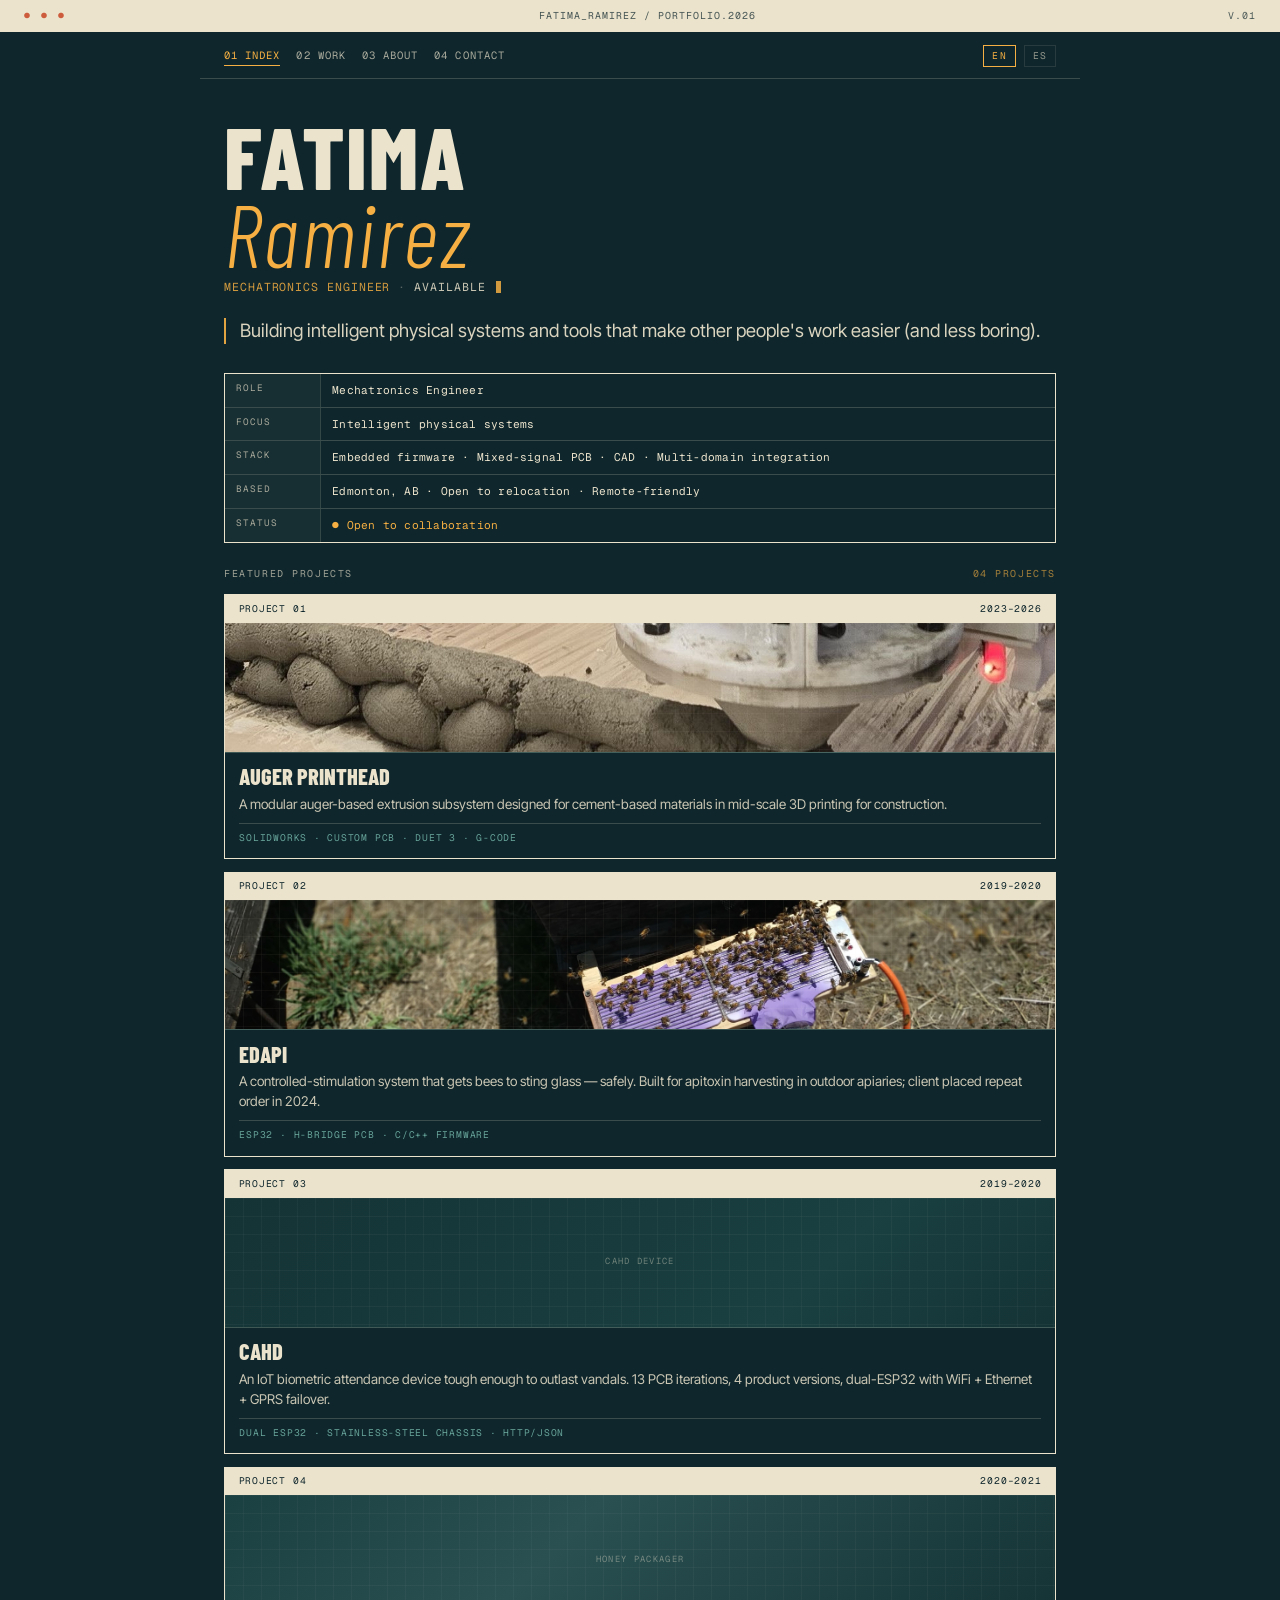
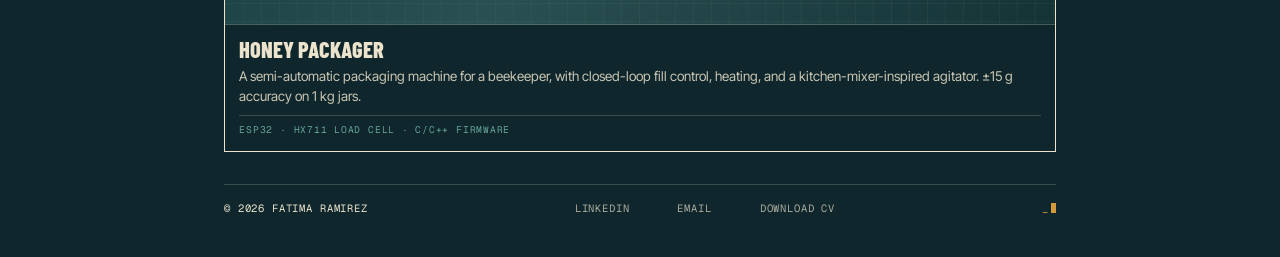
==== commit 5bd8496c: "Adding media to EDAPI project (pending modifying json files)" ====
--- a/index.html
+++ b/index.html
@@ -118,7 +118,8 @@
           <span data-i18n="home.p2_year">2019–2020</span>
         </div>
         <div class="pc-thumb thumb-2">
-          <span class="placeholder" data-i18n="home.p2_thumb_placeholder">EDAPI in field</span>
+          <!-- <span class="placeholder" data-i18n="home.p2_thumb_placeholder">EDAPI in field</span> -->
+           <img src="assets/media/edapi_home.jpeg" alt="Close up image of bee venom collector slave device">
         </div>
         <div class="pc-body">
           <h4 data-i18n="home.p2_title">EDAPI</h4>
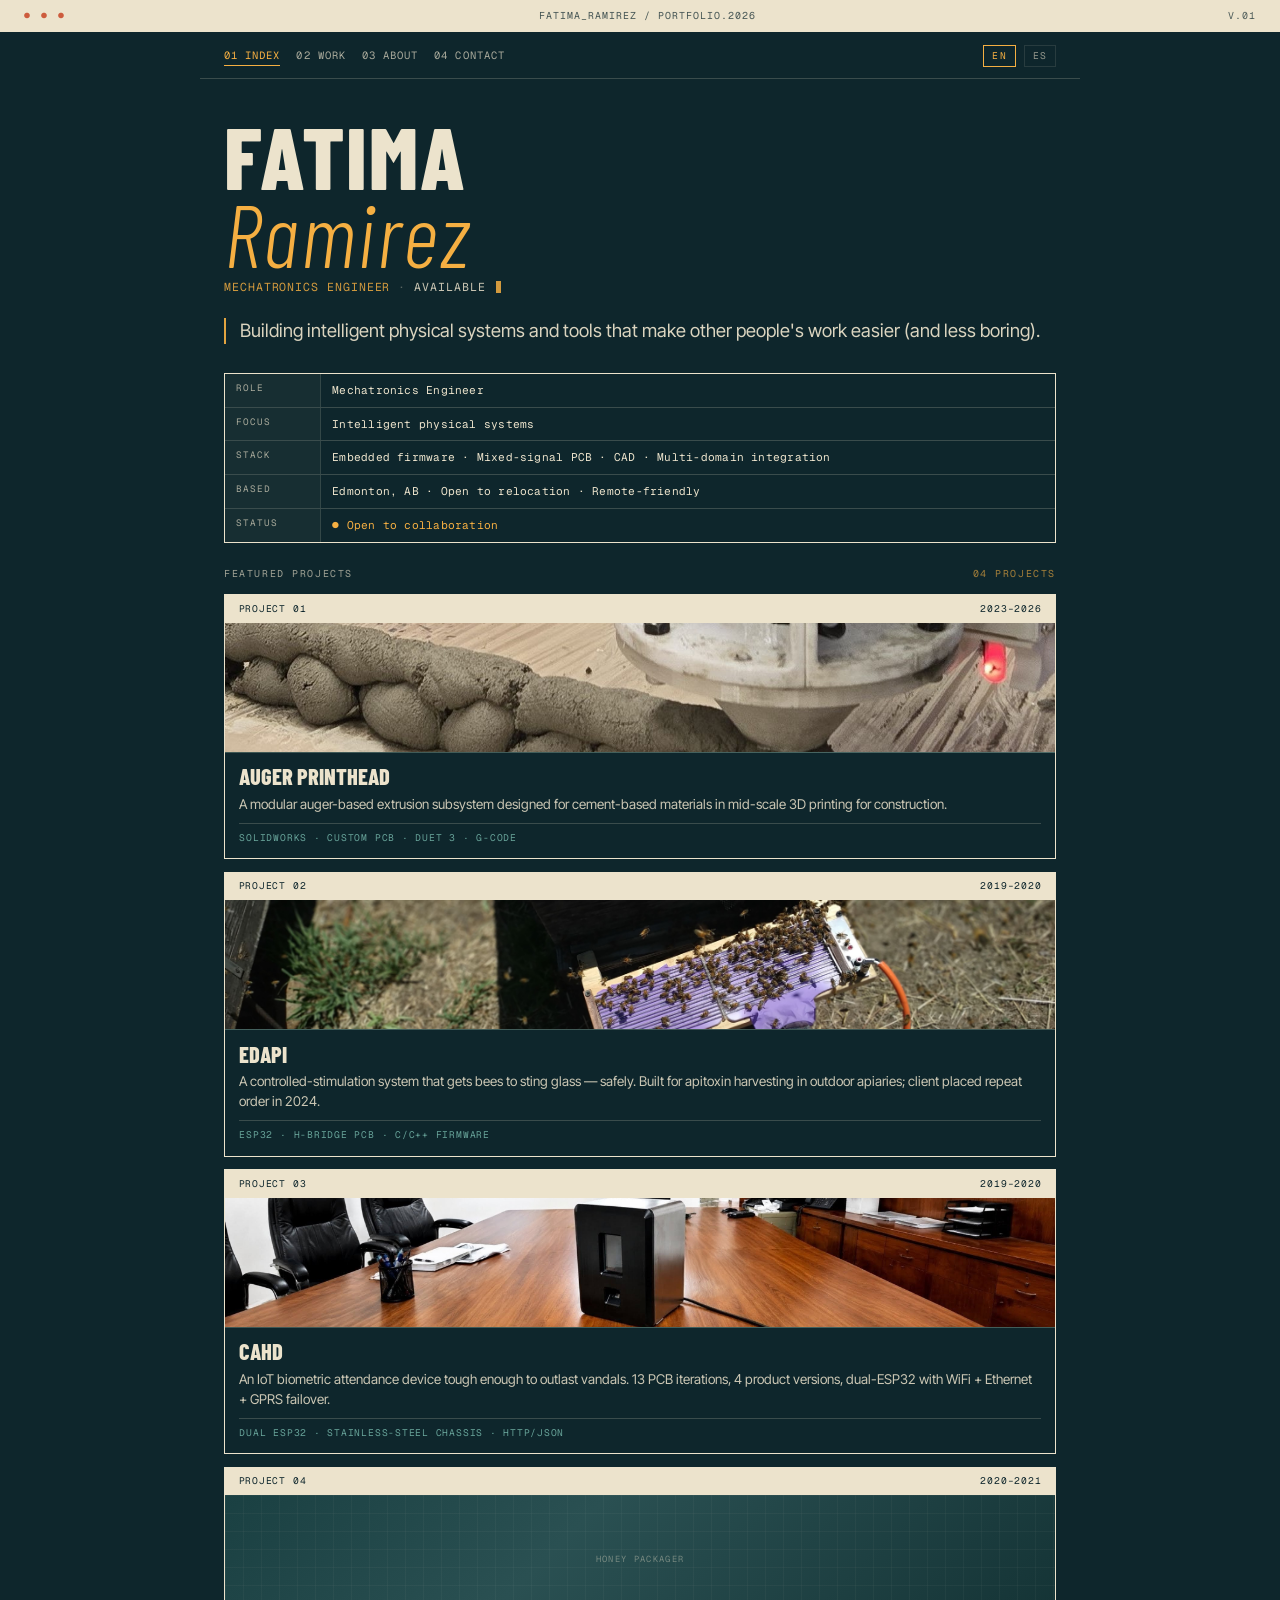
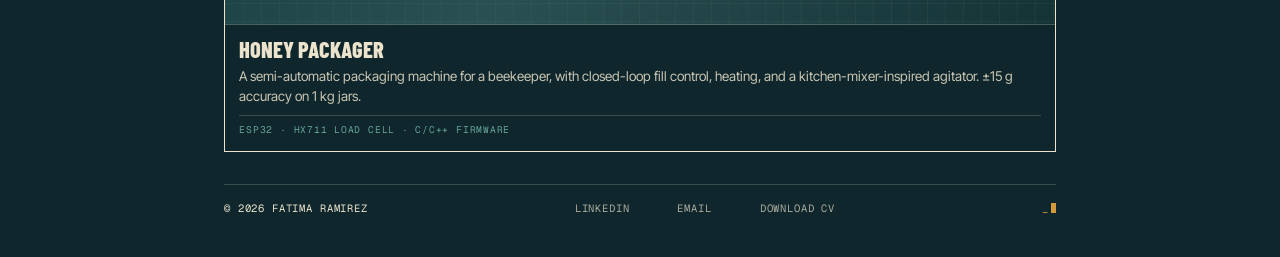
==== commit e84b1e7f: "Adding media to CAHD project (pending modifying json files)" ====
--- a/index.html
+++ b/index.html
@@ -128,7 +128,7 @@
           </p>
           <div class="pc-stack" data-i18n="home.p2_stack">ESP32 · H-bridge PCB · C/C++ firmware</div>
         </div>
-      </a>
+      </a>    
 
       <!-- Project 03 — CAHD -->
       <a class="project-card" href="cahd.html">
@@ -137,7 +137,8 @@
           <span data-i18n="home.p3_year">2019–2020</span>
         </div>
         <div class="pc-thumb thumb-3">
-          <span class="placeholder" data-i18n="home.p3_thumb_placeholder">CAHD device</span>
+          <!-- <span class="placeholder" data-i18n="home.p3_thumb_placeholder">CAHD device</span> -->
+          <img src="assets/media/cahd_home.jpg" alt="Explode view of IOT biometric attendance device render">
         </div>
         <div class="pc-body">
           <h4 data-i18n="home.p3_title">CAHD</h4>
--- a/css/home.css
+++ b/css/home.css
@@ -163,6 +163,10 @@
   inset: 0;
 }
 
+.pc-thumb:has(img, video, iframe)::after {
+  display: none;
+}
+
 .pc-body {
   padding: 0.8rem 0.9rem;
 }
